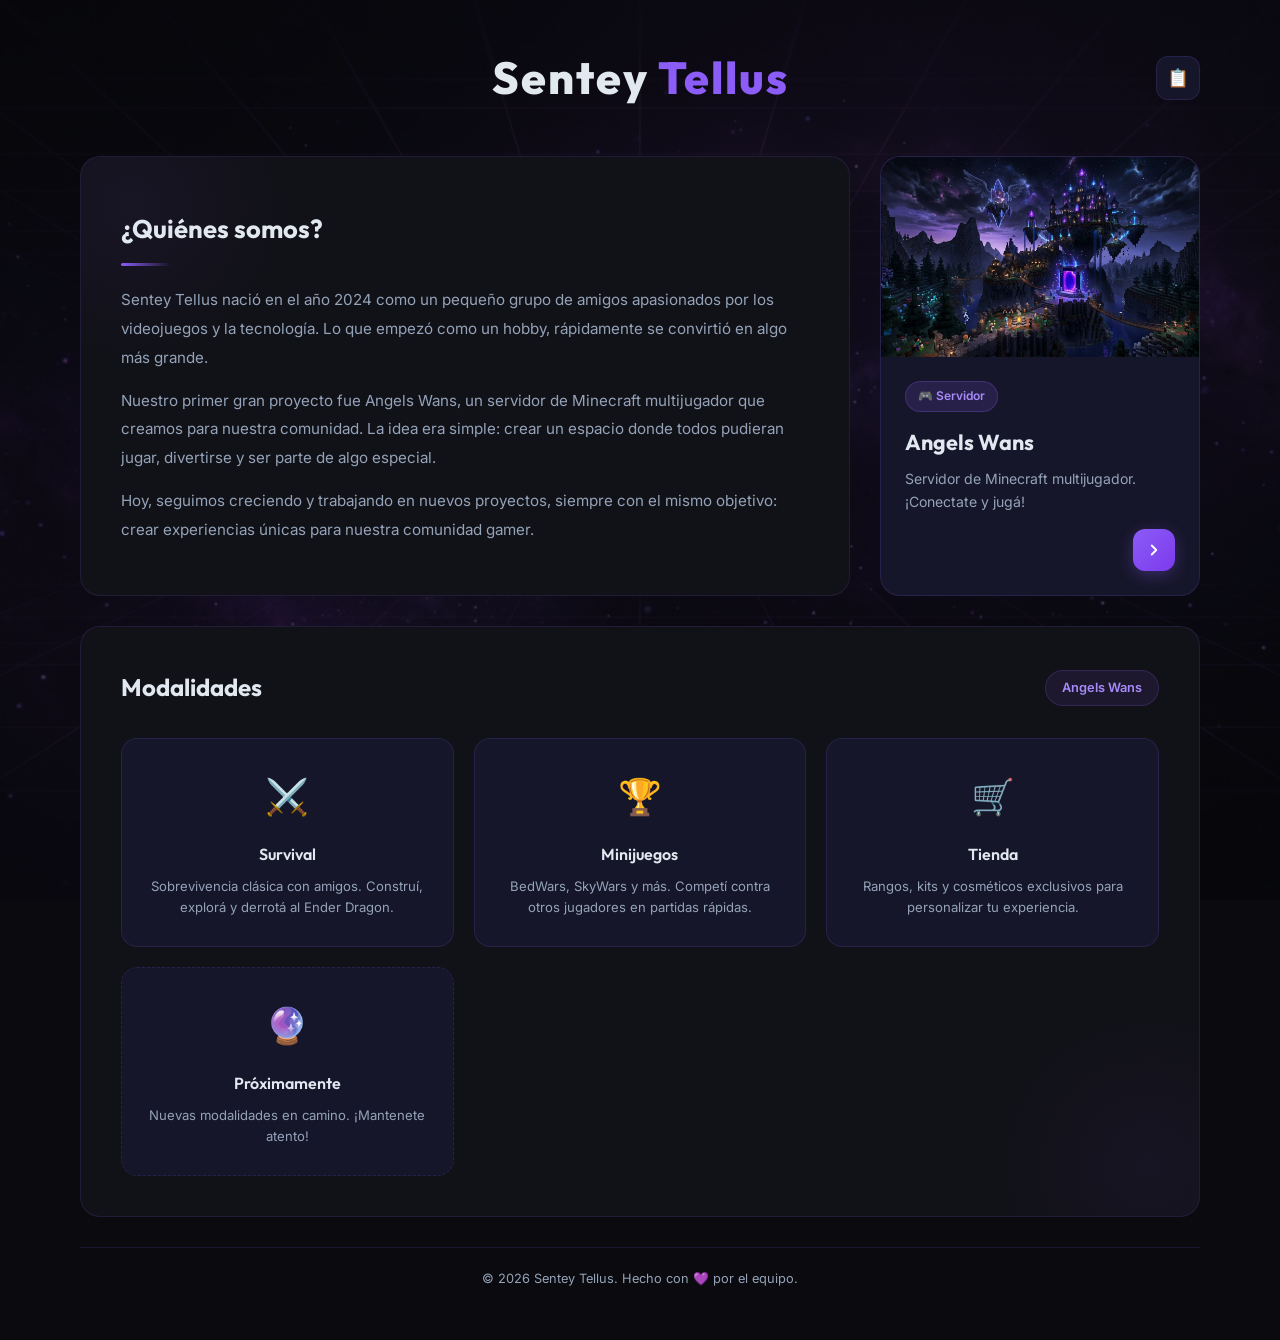
==== index.html @ 0a2b779b "Initial commit de Sentey Tellus" ====
<!DOCTYPE html>
<html lang="es">
<head>
  <meta charset="UTF-8">
  <meta name="viewport" content="width=device-width, initial-scale=1.0">

  <!-- ✏️ EDITABLE: Título de la pestaña del navegador -->
  <title>Sentey Tellus — Innovación en Gaming</title>

  <!-- ✏️ EDITABLE: Descripción para Google (SEO) -->
  <meta name="description" content="Sentey Tellus es una empresa dedicada al desarrollo de proyectos gaming. Conocé Angels Wans, nuestro servidor de Minecraft multijugador.">

  <!-- Estilos -->
  <link rel="stylesheet" href="css/styles.css">
</head>

<body>

  <div class="page-wrapper">

    <!-- ========================================
         HEADER — Título + ícono soporte/historia
         ======================================== -->
    <header class="site-header fade-in">

      <!-- ✏️ EDITABLE: Nombre de la empresa -->
      <h1 class="site-title">
        Sentey <span>Tellus</span>
      </h1>

      <!-- ✏️ EDITABLE: Ícono arriba a la derecha (soporte/historia) -->
      <!-- Cambiá el href="#historia" por un link a otra página si querés -->
      <a href="#historia" class="header-icon" aria-label="Soporte e Historia">
        📋
        <span class="tooltip">Soporte / Historia</span>
      </a>

    </header>


    <!-- ========================================
         CONTENIDO PRINCIPAL
         Izquierda: Texto descriptivo
         Derecha: Tarjeta del servidor
         ======================================== -->
    <main class="main-content">

      <!-- --- COLUMNA IZQUIERDA: Descripción --- -->
      <div class="description-panel fade-in fade-in-delay-1" id="historia">

        <!-- ✏️ EDITABLE: Título de la sección de texto -->
        <h2>¿Quiénes somos?</h2>

        <!-- ✏️ EDITABLE: Párrafos de la descripción / historia -->
        <!-- Cambiá estos textos por la historia real de Sentey Tellus -->
        <p>
          Sentey Tellus nació en el año 2024 como un pequeño grupo de amigos
          apasionados por los videojuegos y la tecnología. Lo que empezó como
          un hobby, rápidamente se convirtió en algo más grande.
        </p>

        <p>
          Nuestro primer gran proyecto fue Angels Wans, un servidor de 
          Minecraft multijugador que creamos para nuestra comunidad. La idea
          era simple: crear un espacio donde todos pudieran jugar, divertirse
          y ser parte de algo especial.
        </p>

        <p>
          Hoy, seguimos creciendo y trabajando en nuevos proyectos, siempre
          con el mismo objetivo: crear experiencias únicas para nuestra 
          comunidad gamer.
        </p>
        <!-- FIN textos editables -->

      </div>

      <!-- --- COLUMNA DERECHA: Tarjeta del servidor --- -->
      <!-- ✏️ EDITABLE: Cambiá el href="#" por el link a la página de Angels Wans cuando la crees -->
      <a href="#" class="server-card fade-in fade-in-delay-2" id="servidor">

        <!-- ✏️ EDITABLE: Imagen del servidor (cambiá img/angels-wans.jpg) -->
        <div class="server-card-image">
          <img src="img/angels-wans.jpg" alt="Angels Wans - Servidor de Minecraft">
        </div>

        <div class="server-card-body">
          <!-- ✏️ EDITABLE: Etiqueta, nombre y descripción del servidor -->
          <span class="server-tag">🎮 Servidor</span>
          <h3>Angels Wans</h3>
          <p>Servidor de Minecraft multijugador. ¡Conectate y jugá!</p>

          <!-- Flecha ">" como en el boceto -->
          <div class="server-card-arrow">
            <svg width="18" height="18" viewBox="0 0 24 24" fill="none" stroke="currentColor" stroke-width="2.5" stroke-linecap="round" stroke-linejoin="round">
              <polyline points="9 18 15 12 9 6"></polyline>
            </svg>
          </div>
        </div>

      </a>

    </main>


    <!-- ========================================
         MODALIDADES — Sección inferior
         ======================================== -->
    <section class="modalidades-section fade-in fade-in-delay-3" id="modalidades">

      <div class="modalidades-header">
        <!-- ✏️ EDITABLE: Título de la sección -->
        <h2>Modalidades</h2>
        <span class="modalidades-badge">Angels Wans</span>
      </div>

      <div class="modalidades-grid">

        <!-- ✏️ EDITABLE: Tarjetas de modalidades -->
        <!-- Cambiá los emojis, títulos y descripciones -->
        <!-- Podés agregar más tarjetas copiando un bloque <div class="modalidad-card"> -->

        <div class="modalidad-card fade-in fade-in-delay-1">
          <span class="modalidad-icon">⚔️</span>
          <h4>Survival</h4>
          <p>Sobrevivencia clásica con amigos. Construí, explorá y derrotá al Ender Dragon.</p>
        </div>

        <div class="modalidad-card fade-in fade-in-delay-2">
          <span class="modalidad-icon">🏆</span>
          <h4>Minijuegos</h4>
          <p>BedWars, SkyWars y más. Competí contra otros jugadores en partidas rápidas.</p>
        </div>

        <div class="modalidad-card fade-in fade-in-delay-3">
          <span class="modalidad-icon">🛒</span>
          <h4>Tienda</h4>
          <p>Rangos, kits y cosméticos exclusivos para personalizar tu experiencia.</p>
        </div>

        <!-- Tarjeta de Próximamente -->
        <div class="modalidad-card coming-soon fade-in fade-in-delay-4">
          <span class="modalidad-icon">🔮</span>
          <h4>Próximamente</h4>
          <p>Nuevas modalidades en camino. ¡Mantenete atento!</p>
        </div>

        <!-- FIN tarjetas de modalidades -->

      </div>

    </section>


    <!-- ========================================
         FOOTER — Pie de página minimal
         ======================================== -->
    <footer class="site-footer">
      <!-- ✏️ EDITABLE: Texto del footer -->
      <p>&copy; <span id="current-year">2024</span> Sentey Tellus. Hecho con 💜 por el equipo.</p>
    </footer>

  </div>

  <!-- JavaScript -->
  <script src="js/main.js"></script>

</body>
</html>
---- css/styles.css ----
/* ============================================
   SENTEY TELLUS — Estilos Globales
   ============================================
   
   ✏️ CÓMO MODIFICAR COLORES:
   Cambiá los valores en :root para cambiar 
   los colores de TODA la página de una vez.
   ============================================ */

/* --- Google Fonts --- */
@import url('https://fonts.googleapis.com/css2?family=Inter:wght@300;400;500;600&family=Outfit:wght@400;500;600;700;800&display=swap');

/* ✏️ EDITABLE: Cambiá estos colores para cambiar toda la paleta */
:root {
  /* Colores principales */
  --color-bg:          #0a0a0f;       /* Fondo principal (negro profundo) */
  --color-bg-light:    #111118;       /* Fondo un poco más claro */
  --color-bg-card:     #16162a;       /* Fondo de tarjetas */
  --color-primary:     #8b5cf6;       /* Morado principal */
  --color-primary-dark:#7c3aed;       /* Morado oscuro */
  --color-primary-glow:#a78bfa;       /* Morado claro / brillo */
  --color-accent:      #c084fc;       /* Acento lila */
  --color-text:        #e2e8f0;       /* Texto principal (blanco suave) */
  --color-text-dim:    #94a3b8;       /* Texto secundario (gris) */
  --color-border:      rgba(139, 92, 246, 0.15); /* Bordes sutiles */

  /* Fuentes */
  --font-body:    'Inter', sans-serif;
  --font-heading: 'Outfit', sans-serif;
}

/* ============================================
   RESET & BASE
   ============================================ */
*, *::before, *::after {
  margin: 0;
  padding: 0;
  box-sizing: border-box;
}

html {
  scroll-behavior: smooth;
}

body {
  font-family: var(--font-body);
  background-color: var(--color-bg);
  color: var(--color-text);
  line-height: 1.7;
  overflow-x: hidden;
  min-height: 100vh;

  /* ✏️ EDITABLE: Imagen de fondo (cambiá img/hero-bg.jpg por otra si querés) */
  background-image: url('../img/hero-bg.jpg');
  background-size: cover;
  background-position: center;
  background-attachment: fixed;  /* La imagen queda fija al hacer scroll */
  background-repeat: no-repeat;
}

/* Overlay oscuro para que el texto se lea bien sobre la imagen */
body::before {
  content: '';
  position: fixed;
  inset: 0;
  background: rgba(10, 10, 15, 0.75);
  z-index: 0;
  pointer-events: none;
}

a {
  color: var(--color-primary-glow);
  text-decoration: none;
  transition: color 0.3s ease;
}

a:hover {
  color: var(--color-accent);
}

img {
  max-width: 100%;
  display: block;
}

/* ============================================
   LAYOUT PRINCIPAL
   Basado en el boceto: todo en una sola vista
   con padding generoso y estructura limpia.
   ============================================ */
.page-wrapper {
  max-width: 1200px;
  margin: 0 auto;
  padding: 30px 40px 40px 40px;
  min-height: 100vh;
  display: flex;
  flex-direction: column;
  gap: 30px;
  position: relative;
  z-index: 1;
}

/* ============================================
   HEADER — Título + ícono soporte
   Sencillo: nombre centrado, ícono arriba-derecha
   ============================================ */
.site-header {
  display: flex;
  align-items: center;
  justify-content: center;
  position: relative;
  padding: 10px 0;
}

.site-title {
  font-family: var(--font-heading);
  font-size: 2.8rem;
  font-weight: 800;
  letter-spacing: 2px;
  text-align: center;
  color: var(--color-text);
}

.site-title span {
  color: var(--color-primary);
}

/* Ícono de soporte/historia (arriba a la derecha) */
.header-icon {
  position: absolute;
  top: 50%;
  right: 0;
  transform: translateY(-50%);
  width: 44px;
  height: 44px;
  border-radius: 12px;
  background: var(--color-bg-card);
  border: 1px solid var(--color-border);
  display: flex;
  align-items: center;
  justify-content: center;
  cursor: pointer;
  transition: all 0.3s ease;
  color: var(--color-text-dim);
  font-size: 1.1rem;
}

.header-icon:hover {
  border-color: var(--color-primary);
  background: rgba(139, 92, 246, 0.1);
  color: var(--color-primary-glow);
  transform: translateY(-50%) scale(1.05);
  box-shadow: 0 0 20px rgba(139, 92, 246, 0.2);
}

/* Tooltip del ícono */
.header-icon .tooltip {
  position: absolute;
  bottom: -36px;
  right: 0;
  background: var(--color-bg-card);
  border: 1px solid var(--color-border);
  padding: 4px 12px;
  border-radius: 8px;
  font-size: 0.75rem;
  white-space: nowrap;
  opacity: 0;
  pointer-events: none;
  transition: opacity 0.3s ease;
  color: var(--color-text-dim);
}

.header-icon:hover .tooltip {
  opacity: 1;
}

/* ============================================
   SECCIÓN PRINCIPAL (centro)
   Dos columnas: texto izquierda + servidor derecha
   ============================================ */
.main-content {
  display: grid;
  grid-template-columns: 1fr 320px;
  gap: 30px;
  flex: 1;
  min-height: 0;
}

/* --- Columna izquierda: Texto descriptivo --- */
.description-panel {
  background: var(--color-bg-light);
  border: 1px solid var(--color-border);
  border-radius: 20px;
  padding: 40px;
  display: flex;
  flex-direction: column;
  justify-content: center;
  position: relative;
  overflow: hidden;
}

/* Brillo decorativo */
.description-panel::before {
  content: '';
  position: absolute;
  top: -100px;
  left: -100px;
  width: 300px;
  height: 300px;
  background: radial-gradient(circle, rgba(139, 92, 246, 0.06) 0%, transparent 70%);
  pointer-events: none;
}

.description-panel h2 {
  font-family: var(--font-heading);
  font-size: 1.6rem;
  font-weight: 700;
  margin-bottom: 20px;
  color: var(--color-text);
  position: relative;
}

.description-panel h2::after {
  content: '';
  display: block;
  width: 50px;
  height: 3px;
  background: linear-gradient(90deg, var(--color-primary), transparent);
  border-radius: 2px;
  margin-top: 12px;
}

.description-panel p {
  color: var(--color-text-dim);
  font-size: 0.95rem;
  line-height: 1.9;
  margin-bottom: 14px;
  position: relative;
}

.description-panel p:last-child {
  margin-bottom: 0;
}

/* --- Columna derecha: Tarjeta del servidor --- */
.server-card {
  background: var(--color-bg-card);
  border: 1px solid var(--color-border);
  border-radius: 20px;
  overflow: hidden;
  display: flex;
  flex-direction: column;
  transition: all 0.4s ease;
  cursor: pointer;
  position: relative;
}

.server-card:hover {
  border-color: var(--color-primary);
  box-shadow: 0 10px 40px rgba(139, 92, 246, 0.15);
  transform: translateY(-4px);
}

.server-card-image {
  width: 100%;
  height: 200px;
  overflow: hidden;
}

.server-card-image img {
  width: 100%;
  height: 100%;
  object-fit: cover;
  transition: transform 0.5s ease;
}

.server-card:hover .server-card-image img {
  transform: scale(1.05);
}

.server-card-body {
  padding: 24px;
  display: flex;
  flex-direction: column;
  flex: 1;
}

.server-tag {
  display: inline-flex;
  align-items: center;
  gap: 6px;
  padding: 4px 12px;
  border-radius: 20px;
  font-size: 0.75rem;
  font-weight: 600;
  margin-bottom: 12px;
  background: rgba(139, 92, 246, 0.15);
  color: var(--color-primary-glow);
  border: 1px solid rgba(139, 92, 246, 0.25);
  width: fit-content;
}

.server-card-body h3 {
  font-family: var(--font-heading);
  font-size: 1.35rem;
  font-weight: 700;
  margin-bottom: 8px;
  color: var(--color-text);
}

.server-card-body p {
  color: var(--color-text-dim);
  font-size: 0.88rem;
  line-height: 1.6;
  flex: 1;
}

/* Flecha ">" del boceto */
.server-card-arrow {
  display: flex;
  align-items: center;
  justify-content: center;
  margin-top: 16px;
  align-self: flex-end;
  width: 42px;
  height: 42px;
  border-radius: 12px;
  background: linear-gradient(135deg, var(--color-primary), var(--color-primary-dark));
  color: white;
  font-size: 1.2rem;
  transition: all 0.3s ease;
  box-shadow: 0 4px 15px rgba(139, 92, 246, 0.3);
}

.server-card:hover .server-card-arrow {
  transform: translateX(4px);
  box-shadow: 0 4px 25px rgba(139, 92, 246, 0.5);
}

/* ============================================
   SECCIÓN MODALIDADES (abajo)
   Tarjeta grande al fondo de la página
   ============================================ */
.modalidades-section {
  background: var(--color-bg-light);
  border: 1px solid var(--color-border);
  border-radius: 20px;
  padding: 40px;
  position: relative;
  overflow: hidden;
}

/* Brillo decorativo */
.modalidades-section::before {
  content: '';
  position: absolute;
  bottom: -100px;
  right: -100px;
  width: 300px;
  height: 300px;
  background: radial-gradient(circle, rgba(139, 92, 246, 0.05) 0%, transparent 70%);
  pointer-events: none;
}

.modalidades-header {
  display: flex;
  align-items: center;
  justify-content: space-between;
  margin-bottom: 30px;
}

.modalidades-header h2 {
  font-family: var(--font-heading);
  font-size: 1.5rem;
  font-weight: 700;
  color: var(--color-text);
}

.modalidades-badge {
  padding: 6px 16px;
  border-radius: 20px;
  font-size: 0.8rem;
  font-weight: 600;
  background: rgba(139, 92, 246, 0.1);
  color: var(--color-primary-glow);
  border: 1px solid rgba(139, 92, 246, 0.2);
}

/* Grid de modalidades */
.modalidades-grid {
  display: grid;
  grid-template-columns: repeat(3, 1fr);
  gap: 20px;
}

.modalidad-card {
  background: var(--color-bg-card);
  border: 1px solid var(--color-border);
  border-radius: 16px;
  padding: 28px 24px;
  text-align: center;
  transition: all 0.3s ease;
  position: relative;
  overflow: hidden;
}

.modalidad-card:hover {
  border-color: var(--color-primary);
  transform: translateY(-4px);
  box-shadow: 0 8px 30px rgba(139, 92, 246, 0.1);
}

.modalidad-icon {
  font-size: 2.2rem;
  margin-bottom: 14px;
  display: block;
}

.modalidad-card h4 {
  font-family: var(--font-heading);
  font-size: 1rem;
  font-weight: 600;
  margin-bottom: 8px;
  color: var(--color-text);
}

.modalidad-card p {
  color: var(--color-text-dim);
  font-size: 0.82rem;
  line-height: 1.6;
}

/* Tarjeta de Próximamente especial */
.modalidad-card.coming-soon {
  border-style: dashed;
  opacity: 0.6;
}

.modalidad-card.coming-soon:hover {
  opacity: 0.8;
}

/* ============================================
   FOOTER — Minimal
   ============================================ */
.site-footer {
  text-align: center;
  padding: 20px 0 10px 0;
  border-top: 1px solid var(--color-border);
  margin-top: auto;
}

.site-footer p {
  color: var(--color-text-dim);
  font-size: 0.8rem;
}

.site-footer a {
  color: var(--color-primary-glow);
}

/* ============================================
   ANIMACIONES
   ============================================ */
.fade-in {
  opacity: 0;
  transform: translateY(20px);
  transition: opacity 0.7s ease, transform 0.7s ease;
}

.fade-in.visible {
  opacity: 1;
  transform: translateY(0);
}

.fade-in-delay-1 { transition-delay: 0.1s; }
.fade-in-delay-2 { transition-delay: 0.2s; }
.fade-in-delay-3 { transition-delay: 0.3s; }
.fade-in-delay-4 { transition-delay: 0.4s; }

/* Animación suave de brillo */
@keyframes subtle-glow {
  0%, 100% { box-shadow: 0 0 0 rgba(139, 92, 246, 0); }
  50% { box-shadow: 0 0 30px rgba(139, 92, 246, 0.08); }
}

.description-panel,
.server-card,
.modalidades-section {
  animation: subtle-glow 6s ease-in-out infinite;
}

/* ============================================
   RESPONSIVE
   ============================================ */

/* Tablets */
@media (max-width: 992px) {
  .page-wrapper {
    padding: 24px;
    gap: 24px;
  }

  .site-title {
    font-size: 2.2rem;
  }

  .main-content {
    grid-template-columns: 1fr;
    gap: 24px;
  }

  .server-card {
    flex-direction: row;
    max-height: 200px;
  }

  .server-card-image {
    width: 200px;
    height: auto;
    min-height: 100%;
  }

  .modalidades-grid {
    grid-template-columns: repeat(2, 1fr);
  }
}

/* Celulares */
@media (max-width: 600px) {
  .page-wrapper {
    padding: 16px;
    gap: 16px;
  }

  .site-title {
    font-size: 1.8rem;
  }

  .header-icon {
    width: 38px;
    height: 38px;
    border-radius: 10px;
  }

  .description-panel {
    padding: 24px;
  }

  .description-panel h2 {
    font-size: 1.3rem;
  }

  .server-card {
    flex-direction: column;
    max-height: none;
  }

  .server-card-image {
    width: 100%;
    height: 160px;
  }

  .modalidades-section {
    padding: 24px;
  }

  .modalidades-grid {
    grid-template-columns: 1fr;
  }

  .modalidades-header {
    flex-direction: column;
    gap: 12px;
    align-items: flex-start;
  }
}
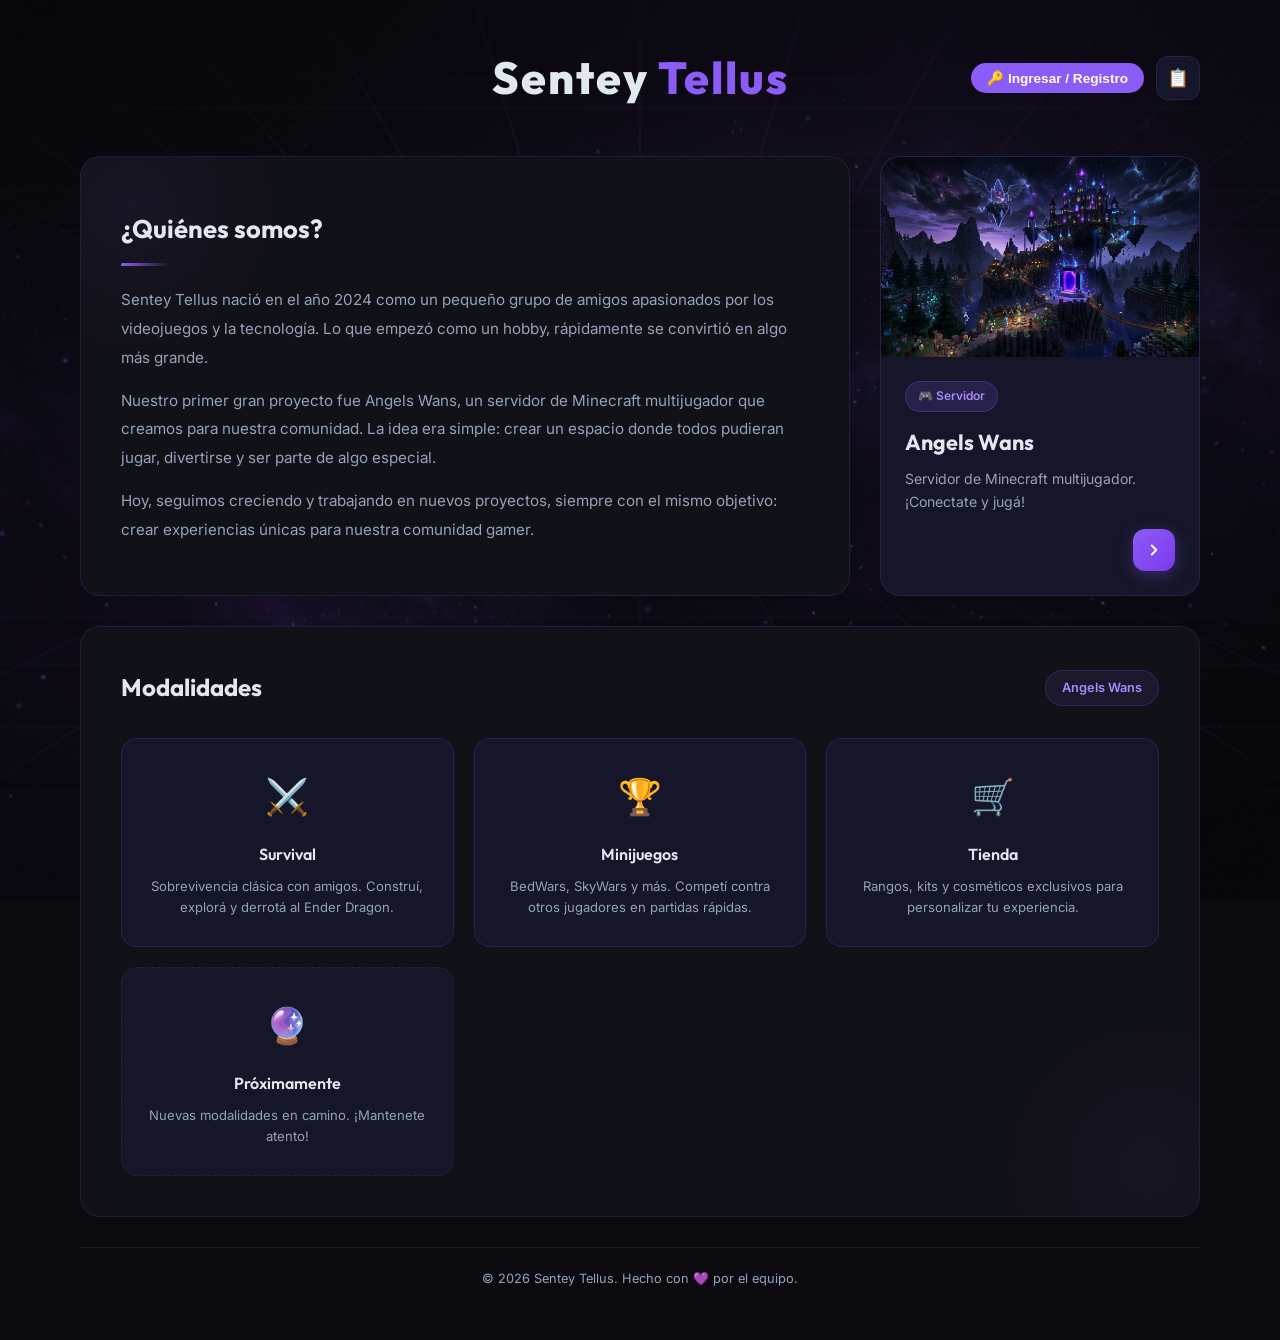
==== commit ed3d4cab: "Agregar index.html de redireccion en la raiz para GitHub Pages" ====
--- a/index.html
+++ b/index.html
@@ -3,167 +3,16 @@
 <head>
   <meta charset="UTF-8">
   <meta name="viewport" content="width=device-width, initial-scale=1.0">
-
-  <!-- ✏️ EDITABLE: Título de la pestaña del navegador -->
-  <title>Sentey Tellus — Innovación en Gaming</title>
-
-  <!-- ✏️ EDITABLE: Descripción para Google (SEO) -->
-  <meta name="description" content="Sentey Tellus es una empresa dedicada al desarrollo de proyectos gaming. Conocé Angels Wans, nuestro servidor de Minecraft multijugador.">
-
-  <!-- Estilos -->
-  <link rel="stylesheet" href="css/styles.css">
+  <meta http-equiv="refresh" content="0; url='./Senty Tellus - Borrador/index.html'">
+  <title>Sentey Tellus</title>
+  <script>
+    window.location.replace("./Senty Tellus - Borrador/index.html");
+  </script>
 </head>
-
-<body>
-
-  <div class="page-wrapper">
-
-    <!-- ========================================
-         HEADER — Título + ícono soporte/historia
-         ======================================== -->
-    <header class="site-header fade-in">
-
-      <!-- ✏️ EDITABLE: Nombre de la empresa -->
-      <h1 class="site-title">
-        Sentey <span>Tellus</span>
-      </h1>
-
-      <!-- ✏️ EDITABLE: Ícono arriba a la derecha (soporte/historia) -->
-      <!-- Cambiá el href="#historia" por un link a otra página si querés -->
-      <a href="#historia" class="header-icon" aria-label="Soporte e Historia">
-        📋
-        <span class="tooltip">Soporte / Historia</span>
-      </a>
-
-    </header>
-
-
-    <!-- ========================================
-         CONTENIDO PRINCIPAL
-         Izquierda: Texto descriptivo
-         Derecha: Tarjeta del servidor
-         ======================================== -->
-    <main class="main-content">
-
-      <!-- --- COLUMNA IZQUIERDA: Descripción --- -->
-      <div class="description-panel fade-in fade-in-delay-1" id="historia">
-
-        <!-- ✏️ EDITABLE: Título de la sección de texto -->
-        <h2>¿Quiénes somos?</h2>
-
-        <!-- ✏️ EDITABLE: Párrafos de la descripción / historia -->
-        <!-- Cambiá estos textos por la historia real de Sentey Tellus -->
-        <p>
-          Sentey Tellus nació en el año 2024 como un pequeño grupo de amigos
-          apasionados por los videojuegos y la tecnología. Lo que empezó como
-          un hobby, rápidamente se convirtió en algo más grande.
-        </p>
-
-        <p>
-          Nuestro primer gran proyecto fue Angels Wans, un servidor de 
-          Minecraft multijugador que creamos para nuestra comunidad. La idea
-          era simple: crear un espacio donde todos pudieran jugar, divertirse
-          y ser parte de algo especial.
-        </p>
-
-        <p>
-          Hoy, seguimos creciendo y trabajando en nuevos proyectos, siempre
-          con el mismo objetivo: crear experiencias únicas para nuestra 
-          comunidad gamer.
-        </p>
-        <!-- FIN textos editables -->
-
-      </div>
-
-      <!-- --- COLUMNA DERECHA: Tarjeta del servidor --- -->
-      <!-- ✏️ EDITABLE: Cambiá el href="#" por el link a la página de Angels Wans cuando la crees -->
-      <a href="#" class="server-card fade-in fade-in-delay-2" id="servidor">
-
-        <!-- ✏️ EDITABLE: Imagen del servidor (cambiá img/angels-wans.jpg) -->
-        <div class="server-card-image">
-          <img src="img/angels-wans.jpg" alt="Angels Wans - Servidor de Minecraft">
-        </div>
-
-        <div class="server-card-body">
-          <!-- ✏️ EDITABLE: Etiqueta, nombre y descripción del servidor -->
-          <span class="server-tag">🎮 Servidor</span>
-          <h3>Angels Wans</h3>
-          <p>Servidor de Minecraft multijugador. ¡Conectate y jugá!</p>
-
-          <!-- Flecha ">" como en el boceto -->
-          <div class="server-card-arrow">
-            <svg width="18" height="18" viewBox="0 0 24 24" fill="none" stroke="currentColor" stroke-width="2.5" stroke-linecap="round" stroke-linejoin="round">
-              <polyline points="9 18 15 12 9 6"></polyline>
-            </svg>
-          </div>
-        </div>
-
-      </a>
-
-    </main>
-
-
-    <!-- ========================================
-         MODALIDADES — Sección inferior
-         ======================================== -->
-    <section class="modalidades-section fade-in fade-in-delay-3" id="modalidades">
-
-      <div class="modalidades-header">
-        <!-- ✏️ EDITABLE: Título de la sección -->
-        <h2>Modalidades</h2>
-        <span class="modalidades-badge">Angels Wans</span>
-      </div>
-
-      <div class="modalidades-grid">
-
-        <!-- ✏️ EDITABLE: Tarjetas de modalidades -->
-        <!-- Cambiá los emojis, títulos y descripciones -->
-        <!-- Podés agregar más tarjetas copiando un bloque <div class="modalidad-card"> -->
-
-        <div class="modalidad-card fade-in fade-in-delay-1">
-          <span class="modalidad-icon">⚔️</span>
-          <h4>Survival</h4>
-          <p>Sobrevivencia clásica con amigos. Construí, explorá y derrotá al Ender Dragon.</p>
-        </div>
-
-        <div class="modalidad-card fade-in fade-in-delay-2">
-          <span class="modalidad-icon">🏆</span>
-          <h4>Minijuegos</h4>
-          <p>BedWars, SkyWars y más. Competí contra otros jugadores en partidas rápidas.</p>
-        </div>
-
-        <div class="modalidad-card fade-in fade-in-delay-3">
-          <span class="modalidad-icon">🛒</span>
-          <h4>Tienda</h4>
-          <p>Rangos, kits y cosméticos exclusivos para personalizar tu experiencia.</p>
-        </div>
-
-        <!-- Tarjeta de Próximamente -->
-        <div class="modalidad-card coming-soon fade-in fade-in-delay-4">
-          <span class="modalidad-icon">🔮</span>
-          <h4>Próximamente</h4>
-          <p>Nuevas modalidades en camino. ¡Mantenete atento!</p>
-        </div>
-
-        <!-- FIN tarjetas de modalidades -->
-
-      </div>
-
-    </section>
-
-
-    <!-- ========================================
-         FOOTER — Pie de página minimal
-         ======================================== -->
-    <footer class="site-footer">
-      <!-- ✏️ EDITABLE: Texto del footer -->
-      <p>&copy; <span id="current-year">2024</span> Sentey Tellus. Hecho con 💜 por el equipo.</p>
-    </footer>
-
+<body style="background: #0a0a0f; color: #fff; font-family: sans-serif; display: flex; align-items: center; justify-content: center; height: 100vh; margin: 0; text-align: center;">
+  <div>
+    <h2>Cargando Sentey Tellus...</h2>
+    <p>Si no te redirige en unos segundos, <a href="./Senty Tellus - Borrador/index.html" style="color: #8b5cf6;">hac� clic ac�</a>.</p>
   </div>
-
-  <!-- JavaScript -->
-  <script src="js/main.js"></script>
-
 </body>
 </html>
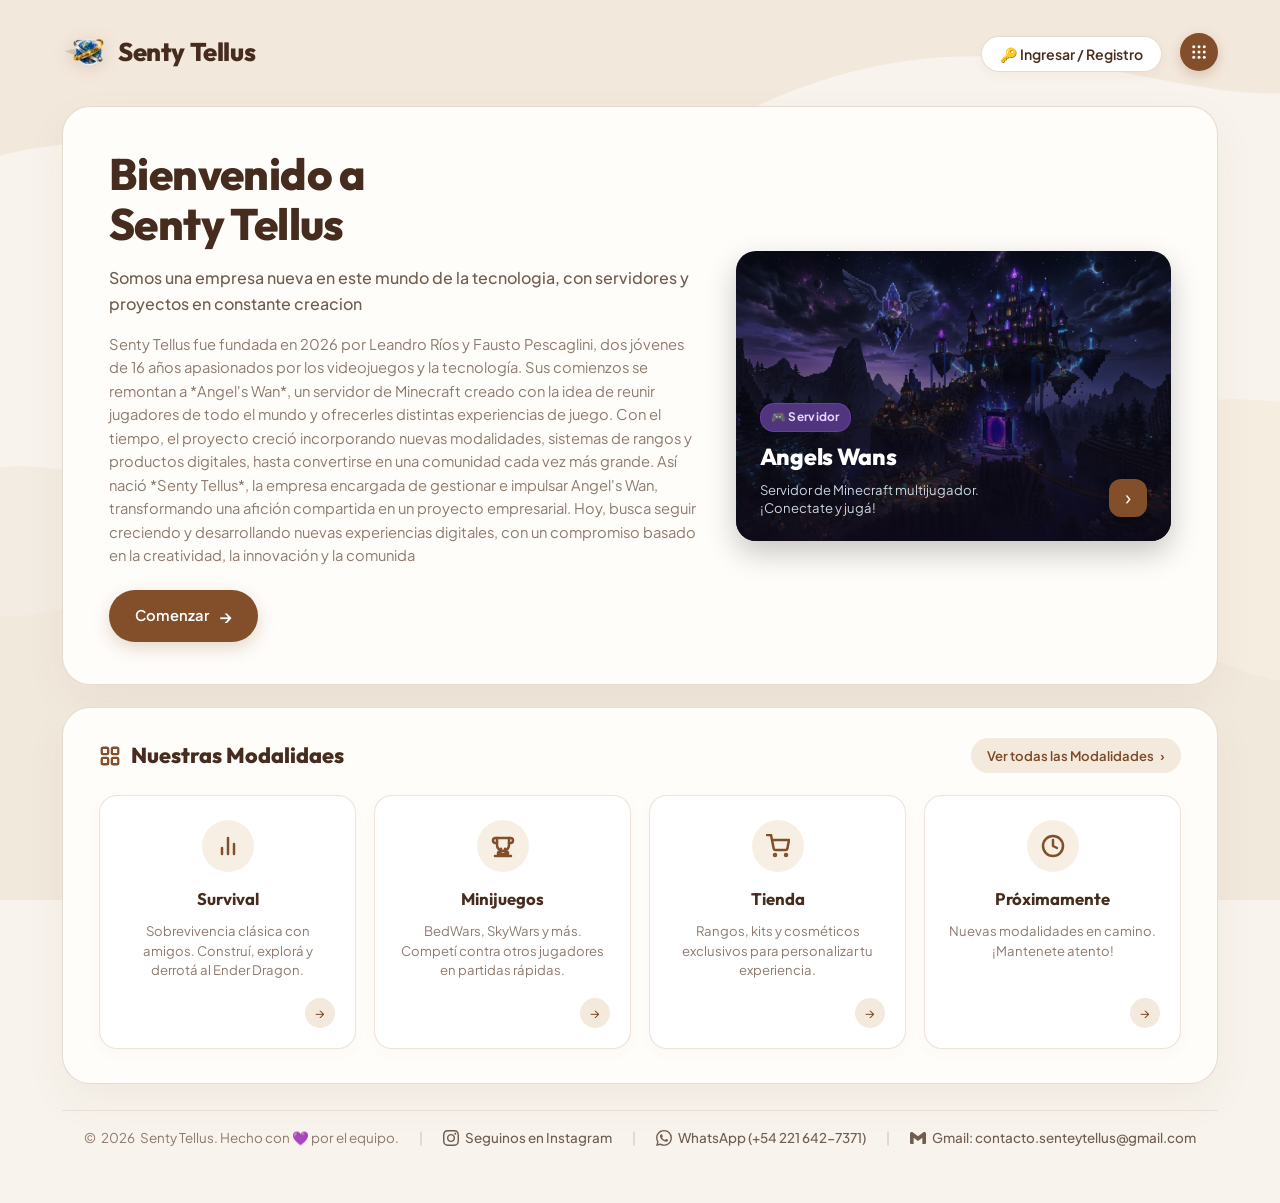
==== commit 6cacd489: "Rediseño corporativo de Senty Tellus, contacto en footer, fondos dinámicos por categoría, novedades " ====
--- a/index.html
+++ b/index.html
@@ -1,18 +1,18 @@
-<!DOCTYPE html>
+﻿<!DOCTYPE html>
 <html lang="es">
 <head>
   <meta charset="UTF-8">
   <meta name="viewport" content="width=device-width, initial-scale=1.0">
   <meta http-equiv="refresh" content="0; url='./Senty Tellus - Borrador/index.html'">
-  <title>Sentey Tellus</title>
+  <title>Senty Tellus</title>
   <script>
     window.location.replace("./Senty Tellus - Borrador/index.html");
   </script>
 </head>
-<body style="background: #0a0a0f; color: #fff; font-family: sans-serif; display: flex; align-items: center; justify-content: center; height: 100vh; margin: 0; text-align: center;">
+<body style="background: #f8f3ec; color: #452c1e; font-family: 'Segoe UI', sans-serif; display: flex; align-items: center; justify-content: center; height: 100vh; margin: 0; text-align: center;">
   <div>
-    <h2>Cargando Sentey Tellus...</h2>
-    <p>Si no te redirige en unos segundos, <a href="./Senty Tellus - Borrador/index.html" style="color: #8b5cf6;">hac� clic ac�</a>.</p>
+    <h2>Cargando Senty Tellus...</h2>
+    <p>Si no te redirige en unos segundos, <a href="./Senty Tellus - Borrador/index.html" style="color: #834f2a; font-weight: bold;">hacé clic acá</a>.</p>
   </div>
 </body>
-</html>
+</html>
